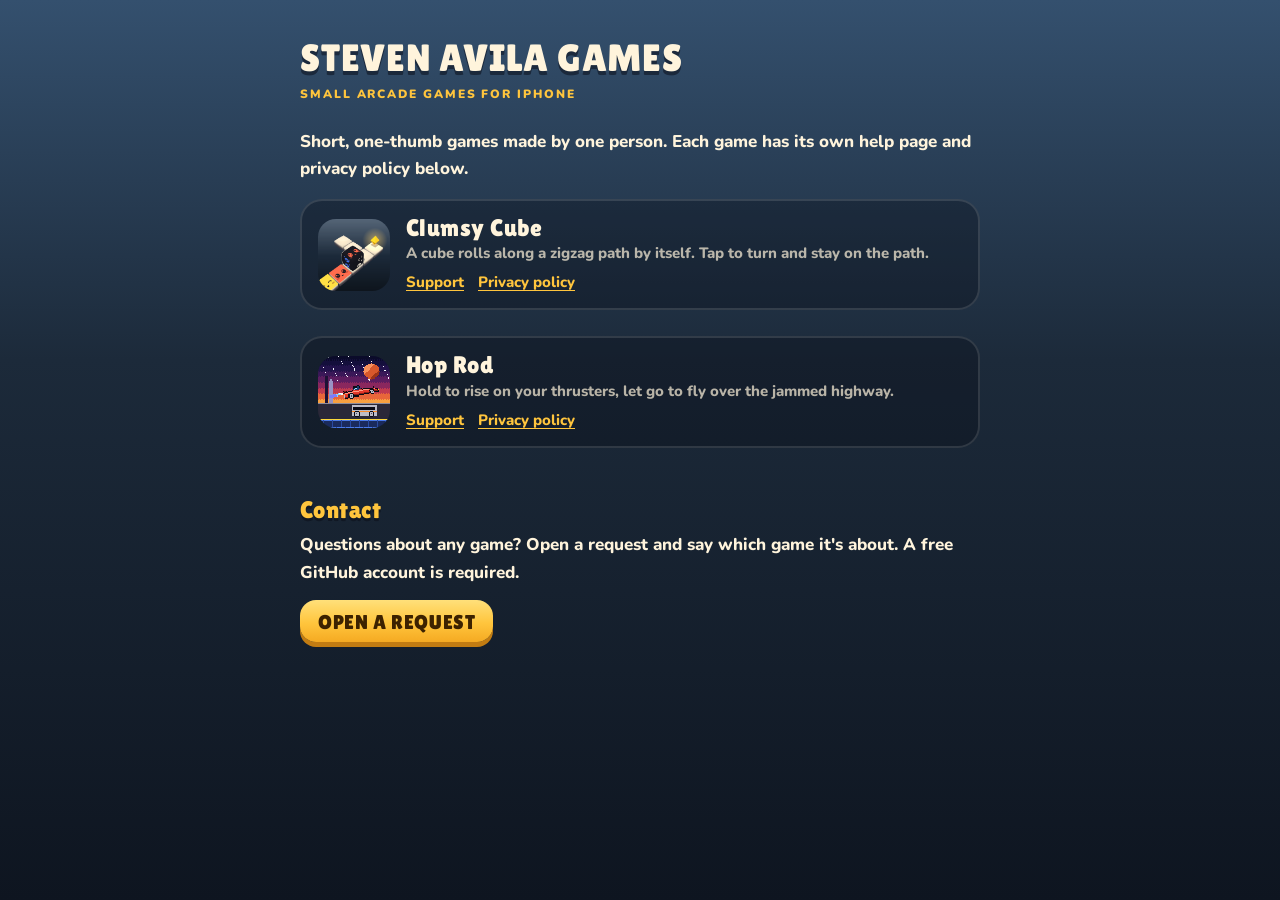
==== index.html @ 594893af "Studio site with Clumsy Cube support and privacy pages A home page lists every game. Clumsy Cube has" ====
<!doctype html>
<html lang="en">
<head>
<meta charset="utf-8">
<meta name="viewport" content="width=device-width,initial-scale=1,viewport-fit=cover">
<title>Steven Avila Games</title>
<meta name="description" content="Small, free arcade games for iPhone by Steven Avila. Support and privacy for every game.">
<link rel="stylesheet" href="/style.css">
</head>
<body>
<main>
<header><h1>STEVEN AVILA GAMES<small>SMALL ARCADE GAMES FOR IPHONE</small></h1></header>

<p>Short, one-thumb games made by one person. Each game has its own help page and privacy policy below.</p>

<ul class="games">
  <li class="game">
    <img src="/clumsy-cube/icon.png" alt="" width="72" height="72">
    <div>
      <h3>Clumsy Cube</h3>
      <p>A cube rolls along a zigzag path by itself. Tap to turn and stay on the path.</p>
      <div class="links"><a href="/clumsy-cube/">Support</a><a href="/clumsy-cube/privacy.html">Privacy policy</a></div>
    </div>
  </li>
  <li class="game">
    <img class="pixel" src="/hoprod-icon.png" alt="" width="72" height="72">
    <div>
      <h3>Hop Rod</h3>
      <p>Hold to rise on your thrusters, let go to fly over the jammed highway.</p>
      <div class="links"><a href="https://sadotme.github.io/hoprod-site/">Support</a><a href="https://sadotme.github.io/hoprod-site/privacy.html">Privacy policy</a></div>
    </div>
  </li>
</ul>

<h2>Contact</h2>
<p>Questions about any game? Open a request and say which game it's about. A free GitHub account is required.</p>
<a class="btn" href="https://github.com/sadotme/sadotme.github.io/issues/new">OPEN A REQUEST</a>
</main>
</body>
</html>
---- style.css ----
/* Shared look for the studio pages: Clumsy Cube's palette and type. Fonts are SIL OFL 1.1 (see fonts/). */
@font-face { font-family: "Lilita One"; src: url(/fonts/lilita-one-latin-400-normal.woff2) format("woff2"); font-display: swap; }
@font-face { font-family: "Nunito"; font-weight: 800; src: url(/fonts/nunito-latin-800-normal.woff2) format("woff2"); font-display: swap; }
@font-face { font-family: "Nunito"; font-weight: 900; src: url(/fonts/nunito-latin-900-normal.woff2) format("woff2"); font-display: swap; }
:root {
  --sky-top: #34506e; --sky-mid: #1c2a3a; --sky-bot: #0e1520;
  --bone: #fff4dc; --dim: rgba(255,244,220,.7); --gold: #ffc53d; --gold-lip: #c27c12; --coral: #ff5f45;
  --panel: rgba(8,10,20,.32); --line: rgba(255,255,255,.12);
  --display: "Lilita One", "Arial Rounded MT Bold", "Trebuchet MS", sans-serif;
  --body: "Nunito", -apple-system, BlinkMacSystemFont, "Segoe UI", Roboto, Helvetica, Arial, sans-serif;
  color-scheme: dark;
}
* { box-sizing: border-box; }
html { background: var(--sky-bot); }
body {
  margin: 0; min-height: 100vh; color: var(--bone); font: 800 17px/1.6 var(--body);
  background: linear-gradient(180deg, var(--sky-top) 0%, var(--sky-mid) 40%, var(--sky-bot) 100%) fixed;
  padding-block: 36px 64px;
  padding-left: max(16px, env(safe-area-inset-left, 0px)); padding-right: max(16px, env(safe-area-inset-right, 0px));
}
main { max-width: 680px; margin: 0 auto; }
header { display: flex; align-items: center; gap: 16px; margin-bottom: 28px; }
header img { width: 72px; height: 72px; border-radius: 18px; box-shadow: 0 5px 0 rgba(8,10,20,.45); flex: none; }
h1, h2 { font-family: var(--display); font-weight: 400; letter-spacing: .02em; line-height: 1.15; text-wrap: balance; }
h1 { margin: 0; font-size: 38px; text-shadow: 0 4px 0 rgba(8,10,20,.5); }
h1 small { display: block; font: 900 12px/1 var(--body); letter-spacing: .16em; color: var(--gold); margin-top: 8px; text-shadow: none; }
h2 { font-size: 24px; color: var(--gold); margin: 36px 0 8px; text-shadow: 0 3px 0 rgba(8,10,20,.45); }
p, li { margin: 0 0 12px; }
.muted { color: var(--dim); font-size: 15px; }
a { color: var(--gold); text-underline-offset: 3px; overflow-wrap: anywhere; }
.box { background: var(--panel); border: 2px solid var(--line); border-radius: 20px; padding: 16px 18px 6px; }
.btn {
  display: inline-block; margin: 2px 0 14px; padding: 12px 18px 10px; border-radius: 16px; text-decoration: none;
  font: 400 20px/1 var(--display); letter-spacing: .03em; color: #3d2200;
  background: linear-gradient(180deg, #ffe07a 0%, var(--gold) 55%, #f5aa22 100%); box-shadow: 0 5px 0 var(--gold-lip);
}
.btn:active { transform: translateY(4px); box-shadow: 0 1px 0 var(--gold-lip); }
nav { display: flex; flex-wrap: wrap; gap: 18px; font-size: 15px; margin-top: 44px; padding-top: 20px; border-top: 2px dashed var(--line); }
/* Studio home: one card per game. */
.games { display: grid; gap: 14px; padding: 0; list-style: none; }
.game { display: flex; gap: 16px; align-items: center; background: var(--panel); border: 2px solid var(--line); border-radius: 22px; padding: 14px 16px; }
.game img { width: 72px; height: 72px; border-radius: 18px; flex: none; }
.game img.pixel { image-rendering: pixelated; }
.game h3 { margin: 0 0 2px; font: 400 24px/1.1 var(--display); letter-spacing: .02em; }
.game p { margin: 0 0 6px; color: var(--dim); font-size: 15px; line-height: 1.4; }
.game .links { display: flex; flex-wrap: wrap; gap: 14px; font-size: 15px; }
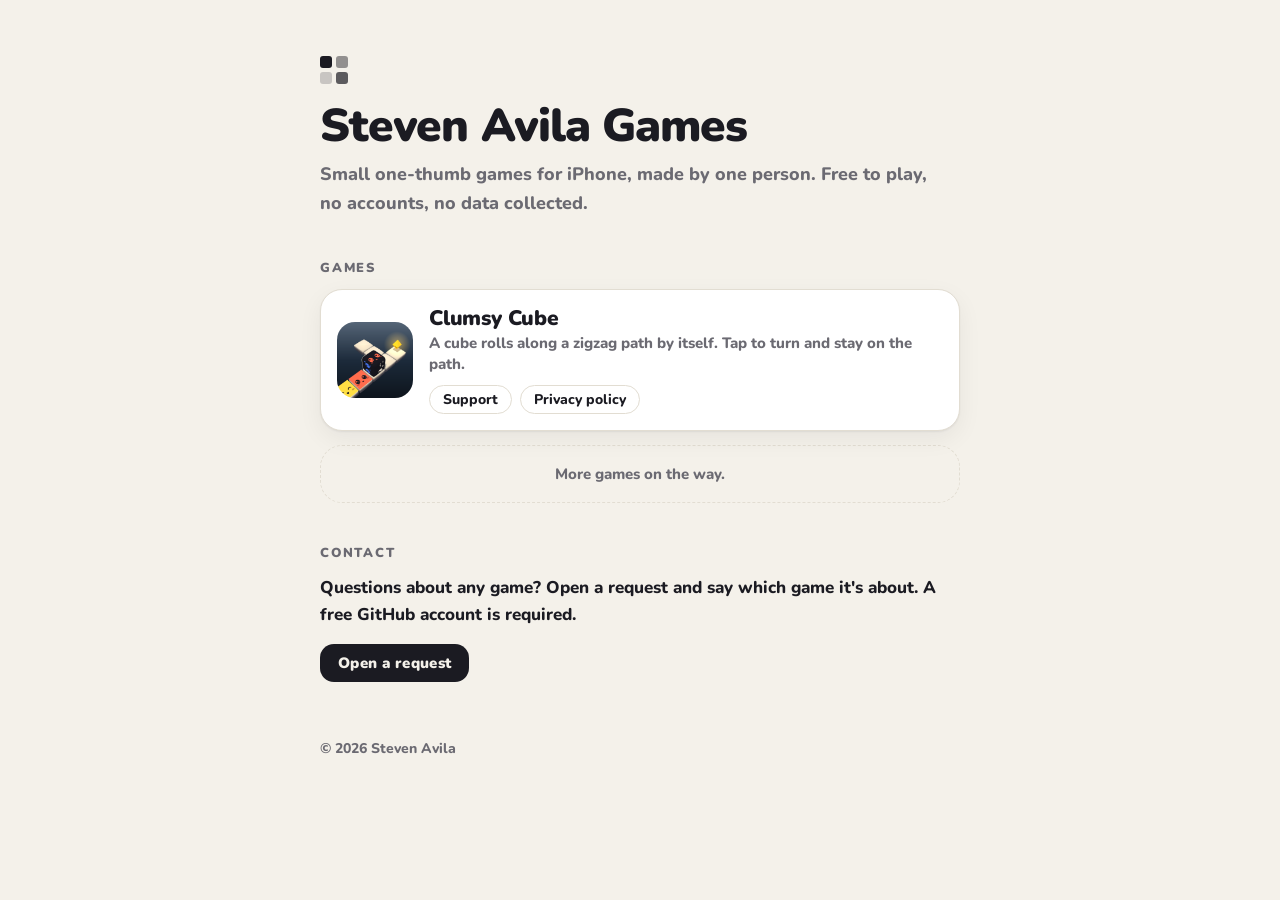
==== commit 11f40ce8: "Give the home page a neutral studio look; drop Hop Rod The home page now uses paper and ink with Nun" ====
--- a/index.html
+++ b/index.html
@@ -5,36 +5,32 @@
 <meta name="viewport" content="width=device-width,initial-scale=1,viewport-fit=cover">
 <title>Steven Avila Games</title>
 <meta name="description" content="Small, free arcade games for iPhone by Steven Avila. Support and privacy for every game.">
-<link rel="stylesheet" href="/style.css">
+<link rel="stylesheet" href="/home.css">
 </head>
 <body>
 <main>
-<header><h1>STEVEN AVILA GAMES<small>SMALL ARCADE GAMES FOR IPHONE</small></h1></header>
+<div class="mark" aria-hidden="true"><i></i><i></i><i></i><i></i></div>
+<h1>Steven Avila Games</h1>
+<p class="lede">Small one-thumb games for iPhone, made by one person. Free to play, no accounts, no data collected.</p>
 
-<p>Short, one-thumb games made by one person. Each game has its own help page and privacy policy below.</p>
-
+<h2>Games</h2>
 <ul class="games">
   <li class="game">
-    <img src="/clumsy-cube/icon.png" alt="" width="72" height="72">
+    <img src="/clumsy-cube/icon.png" alt="" width="76" height="76">
     <div>
       <h3>Clumsy Cube</h3>
       <p>A cube rolls along a zigzag path by itself. Tap to turn and stay on the path.</p>
-      <div class="links"><a href="/clumsy-cube/">Support</a><a href="/clumsy-cube/privacy.html">Privacy policy</a></div>
-    </div>
-  </li>
-  <li class="game">
-    <img class="pixel" src="/hoprod-icon.png" alt="" width="72" height="72">
-    <div>
-      <h3>Hop Rod</h3>
-      <p>Hold to rise on your thrusters, let go to fly over the jammed highway.</p>
-      <div class="links"><a href="https://sadotme.github.io/hoprod-site/">Support</a><a href="https://sadotme.github.io/hoprod-site/privacy.html">Privacy policy</a></div>
+      <div class="links"><a class="pill" href="/clumsy-cube/">Support</a><a class="pill" href="/clumsy-cube/privacy.html">Privacy policy</a></div>
     </div>
   </li>
 </ul>
+<div class="soon">More games on the way.</div>
 
 <h2>Contact</h2>
 <p>Questions about any game? Open a request and say which game it's about. A free GitHub account is required.</p>
-<a class="btn" href="https://github.com/sadotme/sadotme.github.io/issues/new">OPEN A REQUEST</a>
+<a class="btn" href="https://github.com/sadotme/sadotme.github.io/issues/new">Open a request</a>
+
+<footer>© 2026 Steven Avila</footer>
 </main>
 </body>
 </html>
--- a/home.css
+++ b/home.css
@@ -0,0 +1,40 @@
+/* Studio home. Deliberately neutral (paper and ink, one typeface) so it frames every game's own
+   colors instead of borrowing one game's look. Nunito is SIL OFL 1.1 (see /fonts/). */
+@font-face { font-family: "Nunito"; font-weight: 800; src: url(/fonts/nunito-latin-800-normal.woff2) format("woff2"); font-display: swap; }
+@font-face { font-family: "Nunito"; font-weight: 900; src: url(/fonts/nunito-latin-900-normal.woff2) format("woff2"); font-display: swap; }
+:root {
+  --bg: #f4f1ea; --surface: #ffffff; --ink: #1b1b22; --muted: #6b6a72; --line: #e2ddd2; --accent: #1b1b22;
+  --shadow: 0 1px 2px rgba(20,20,30,.06), 0 8px 24px rgba(20,20,30,.06);
+  --font: "Nunito", -apple-system, BlinkMacSystemFont, "Segoe UI", Roboto, Helvetica, Arial, sans-serif;
+  color-scheme: light;
+}
+@media (prefers-color-scheme: dark) {
+  :root { --bg: #121216; --surface: #1c1c22; --ink: #f1efe9; --muted: #9c9aa3; --line: #2c2c34; --accent: #f1efe9; --shadow: none; color-scheme: dark; }
+}
+* { box-sizing: border-box; }
+html { background: var(--bg); }
+body {
+  margin: 0; min-height: 100vh; background: var(--bg); color: var(--ink); font: 800 17px/1.6 var(--font);
+  padding-block: 56px 64px;
+  padding-left: max(16px, env(safe-area-inset-left, 0px)); padding-right: max(16px, env(safe-area-inset-right, 0px));
+}
+main { max-width: 640px; margin: 0 auto; }
+.mark { display: grid; grid-template-columns: repeat(2, 12px); gap: 4px; margin-bottom: 18px; }
+.mark i { width: 12px; height: 12px; border-radius: 3px; background: var(--ink); }
+.mark i:nth-child(2) { opacity: .45; } .mark i:nth-child(3) { opacity: .2; } .mark i:nth-child(4) { opacity: .7; }
+h1 { margin: 0 0 10px; font: 900 clamp(34px, 9vw, 46px)/1.05 var(--font); letter-spacing: -.02em; text-wrap: balance; }
+.lede { margin: 0 0 40px; color: var(--muted); font-size: 18px; max-width: 34em; }
+h2 { margin: 44px 0 14px; font: 900 13px/1 var(--font); letter-spacing: .14em; text-transform: uppercase; color: var(--muted); }
+p { margin: 0 0 12px; }
+a { color: inherit; text-underline-offset: 3px; }
+.games { display: grid; gap: 14px; margin: 0; padding: 0; list-style: none; }
+.game { display: flex; gap: 16px; align-items: center; padding: 16px; border-radius: 22px; background: var(--surface); border: 1px solid var(--line); box-shadow: var(--shadow); }
+.game img { width: 76px; height: 76px; border-radius: 18px; flex: none; }
+.game h3 { margin: 0 0 2px; font: 900 21px/1.2 var(--font); letter-spacing: -.01em; }
+.game p { margin: 0 0 10px; color: var(--muted); font-size: 15px; line-height: 1.4; }
+.links { display: flex; flex-wrap: wrap; gap: 8px; }
+.pill { display: inline-block; padding: 7px 13px 6px; border-radius: 999px; border: 1px solid var(--line); font-size: 14px; line-height: 1; text-decoration: none; }
+.pill:hover { border-color: var(--muted); }
+.soon { margin-top: 14px; padding: 16px; border-radius: 22px; border: 1px dashed var(--line); color: var(--muted); font-size: 15px; text-align: center; }
+.btn { display: inline-block; margin-top: 4px; padding: 12px 18px 11px; border-radius: 14px; background: var(--accent); color: var(--bg); text-decoration: none; font: 900 15px/1 var(--font); letter-spacing: .02em; }
+footer { margin-top: 56px; color: var(--muted); font-size: 14px; }
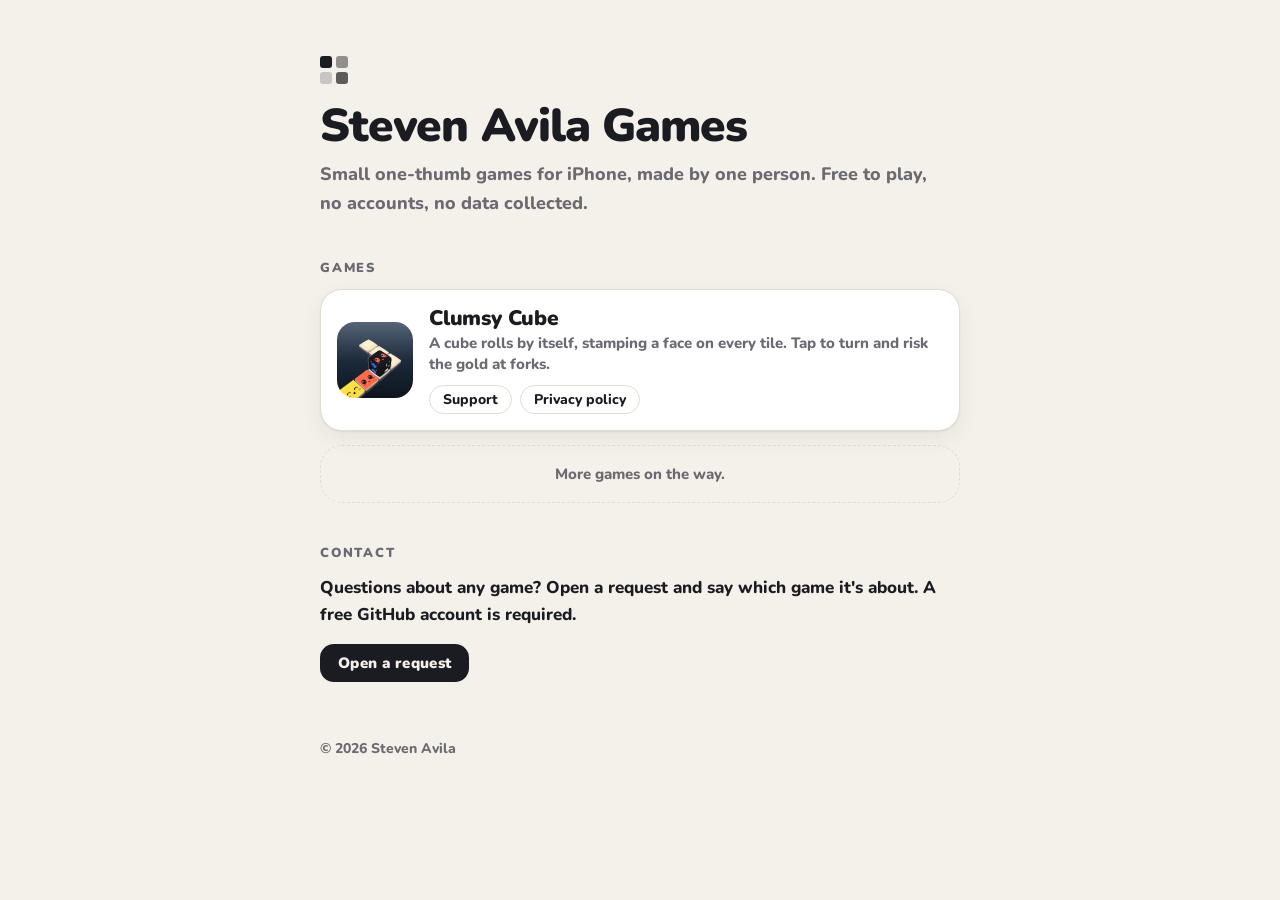
==== commit ce0189d2: "Describe Clumsy Cube by its stamping and gold forks, not as a zigzag game Co-Authored-By: Claude Opu" ====
--- a/index.html
+++ b/index.html
@@ -19,7 +19,7 @@
     <img src="/clumsy-cube/icon.png" alt="" width="76" height="76">
     <div>
       <h3>Clumsy Cube</h3>
-      <p>A cube rolls along a zigzag path by itself. Tap to turn and stay on the path.</p>
+      <p>A cube rolls by itself, stamping a face on every tile. Tap to turn and risk the gold at forks.</p>
       <div class="links"><a class="pill" href="/clumsy-cube/">Support</a><a class="pill" href="/clumsy-cube/privacy.html">Privacy policy</a></div>
     </div>
   </li>
